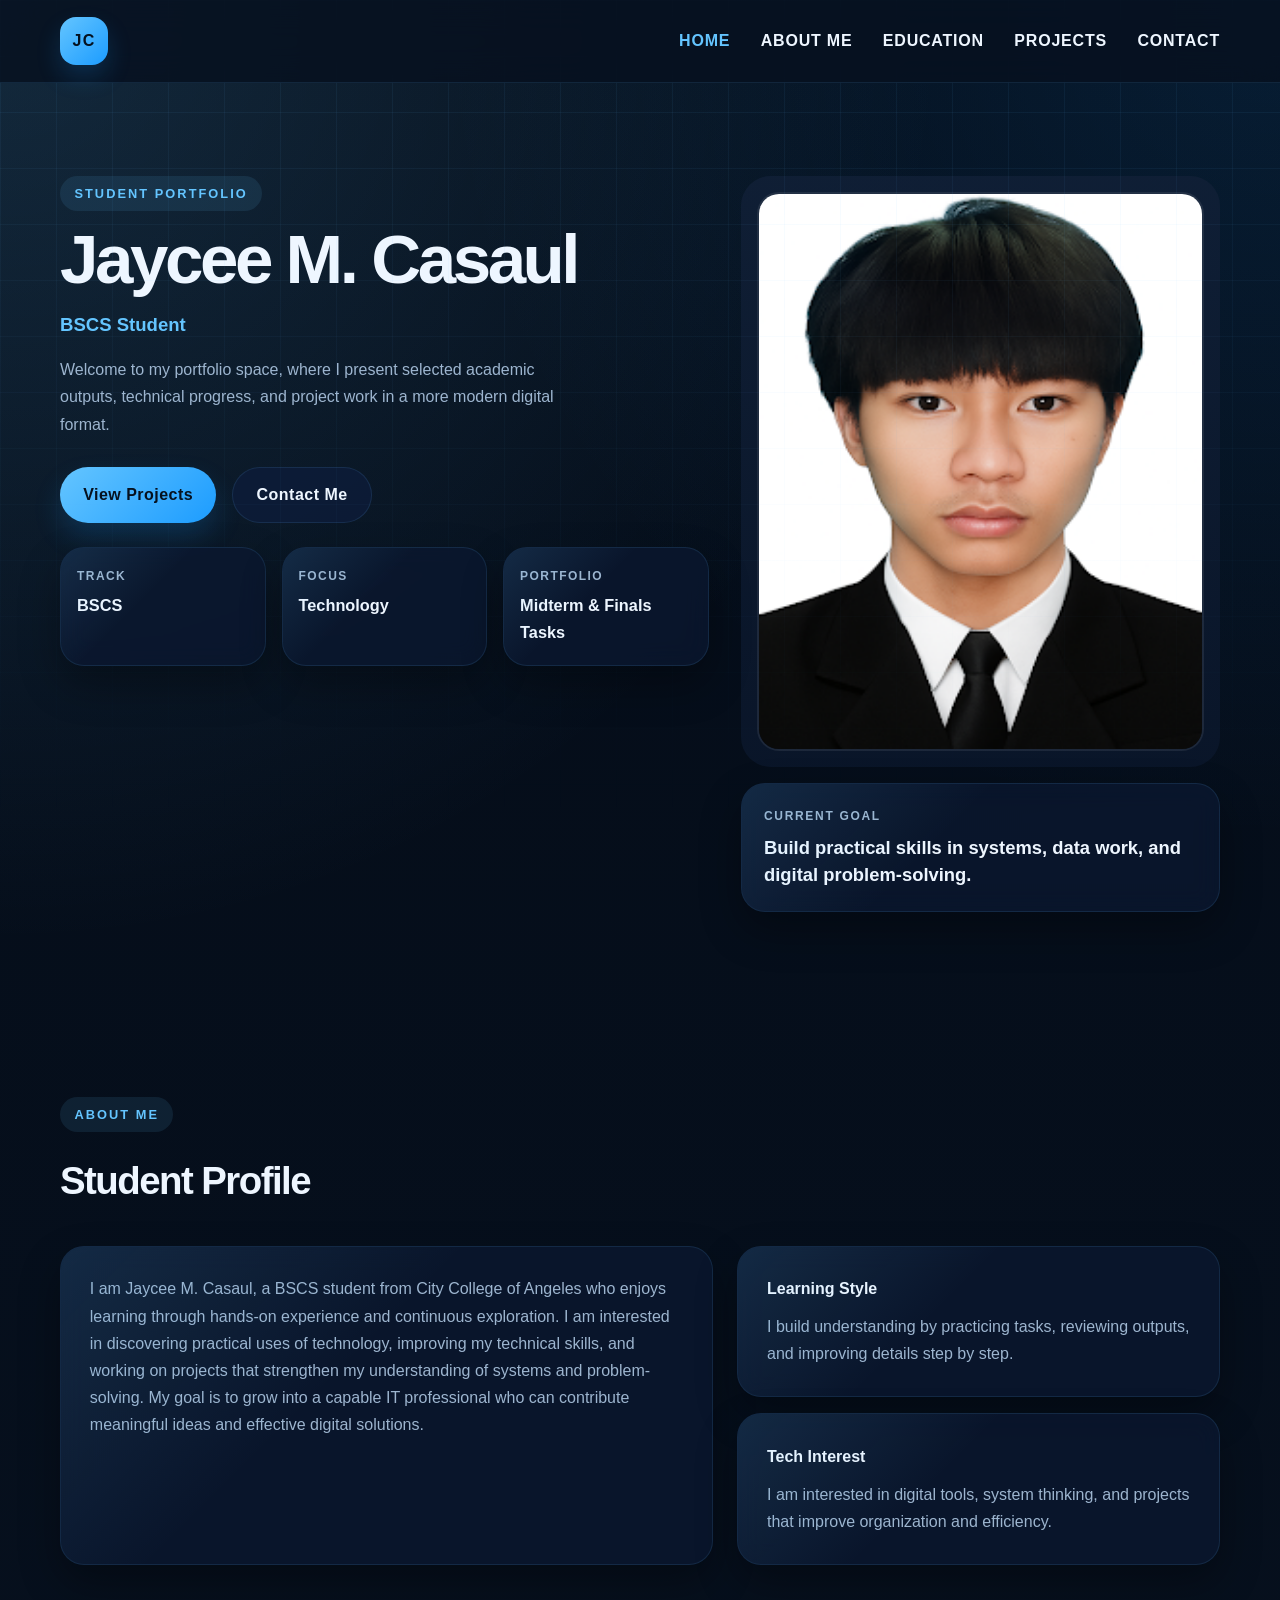
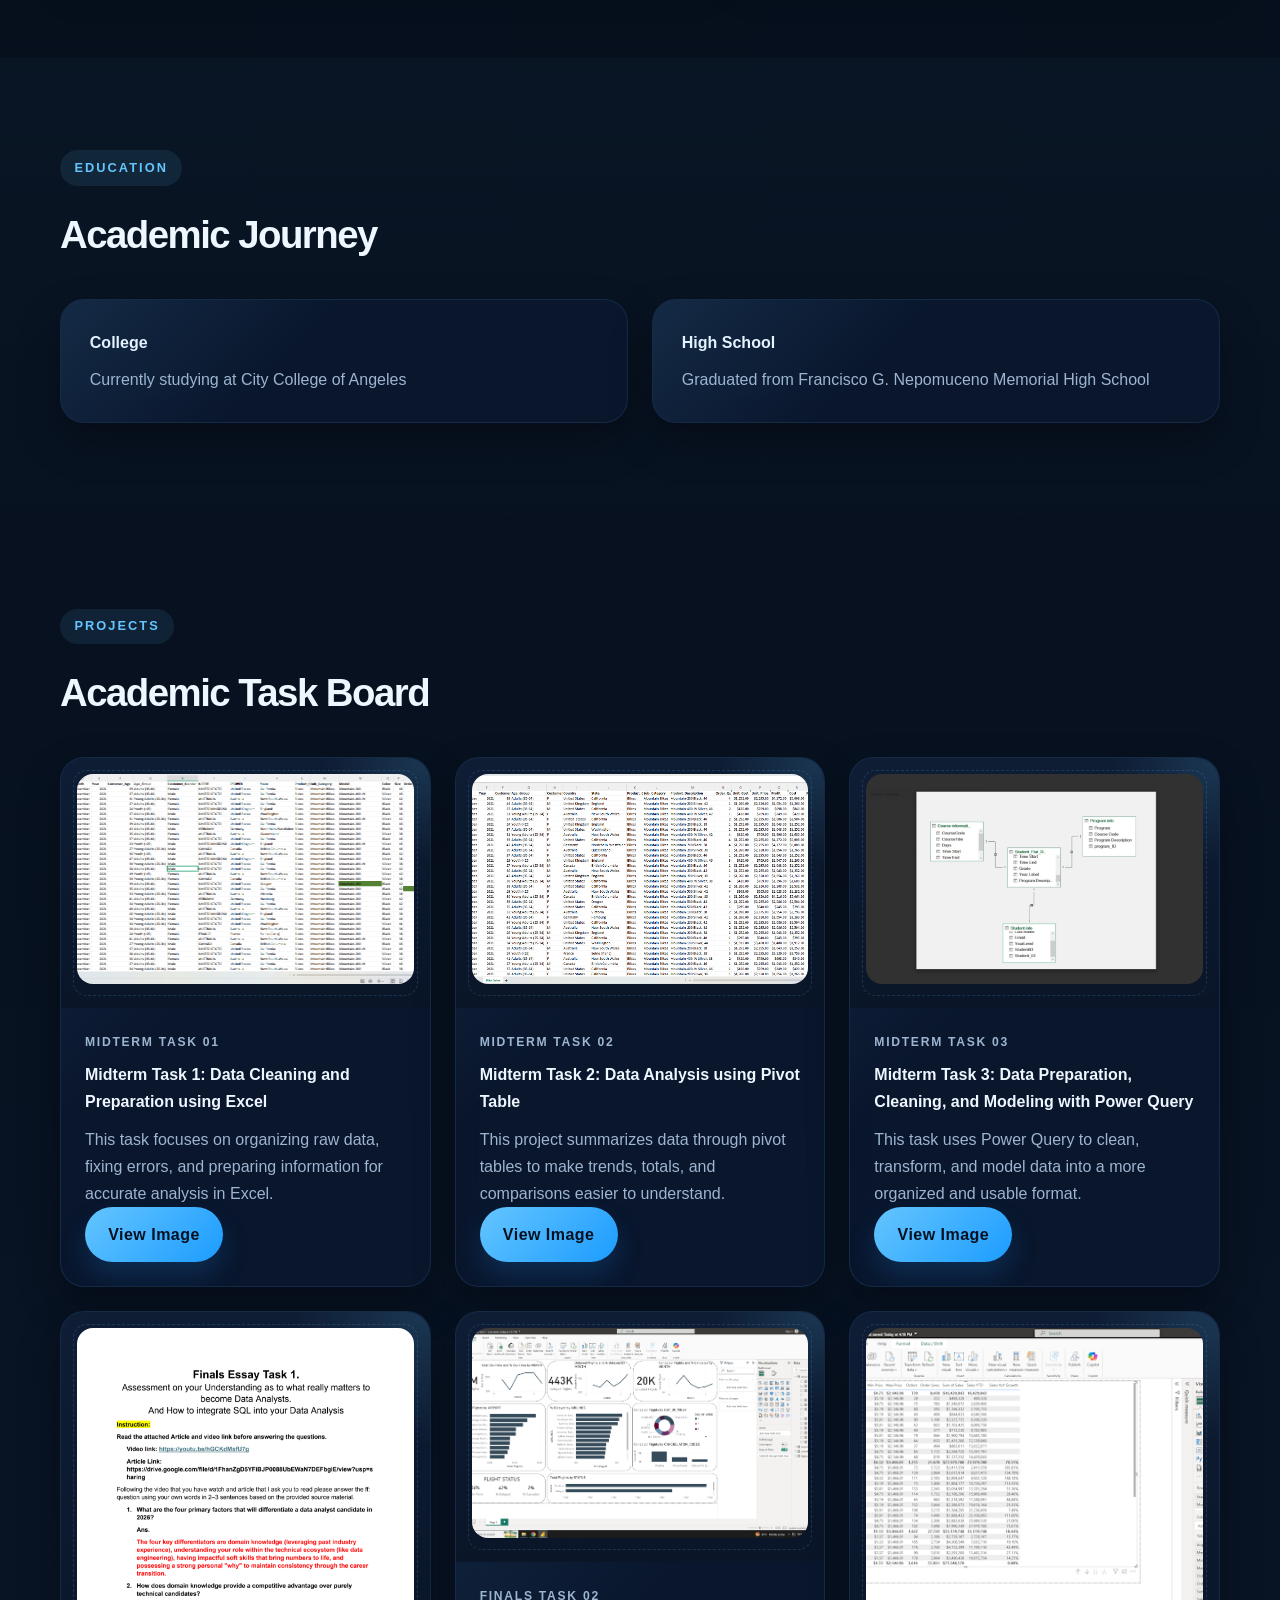
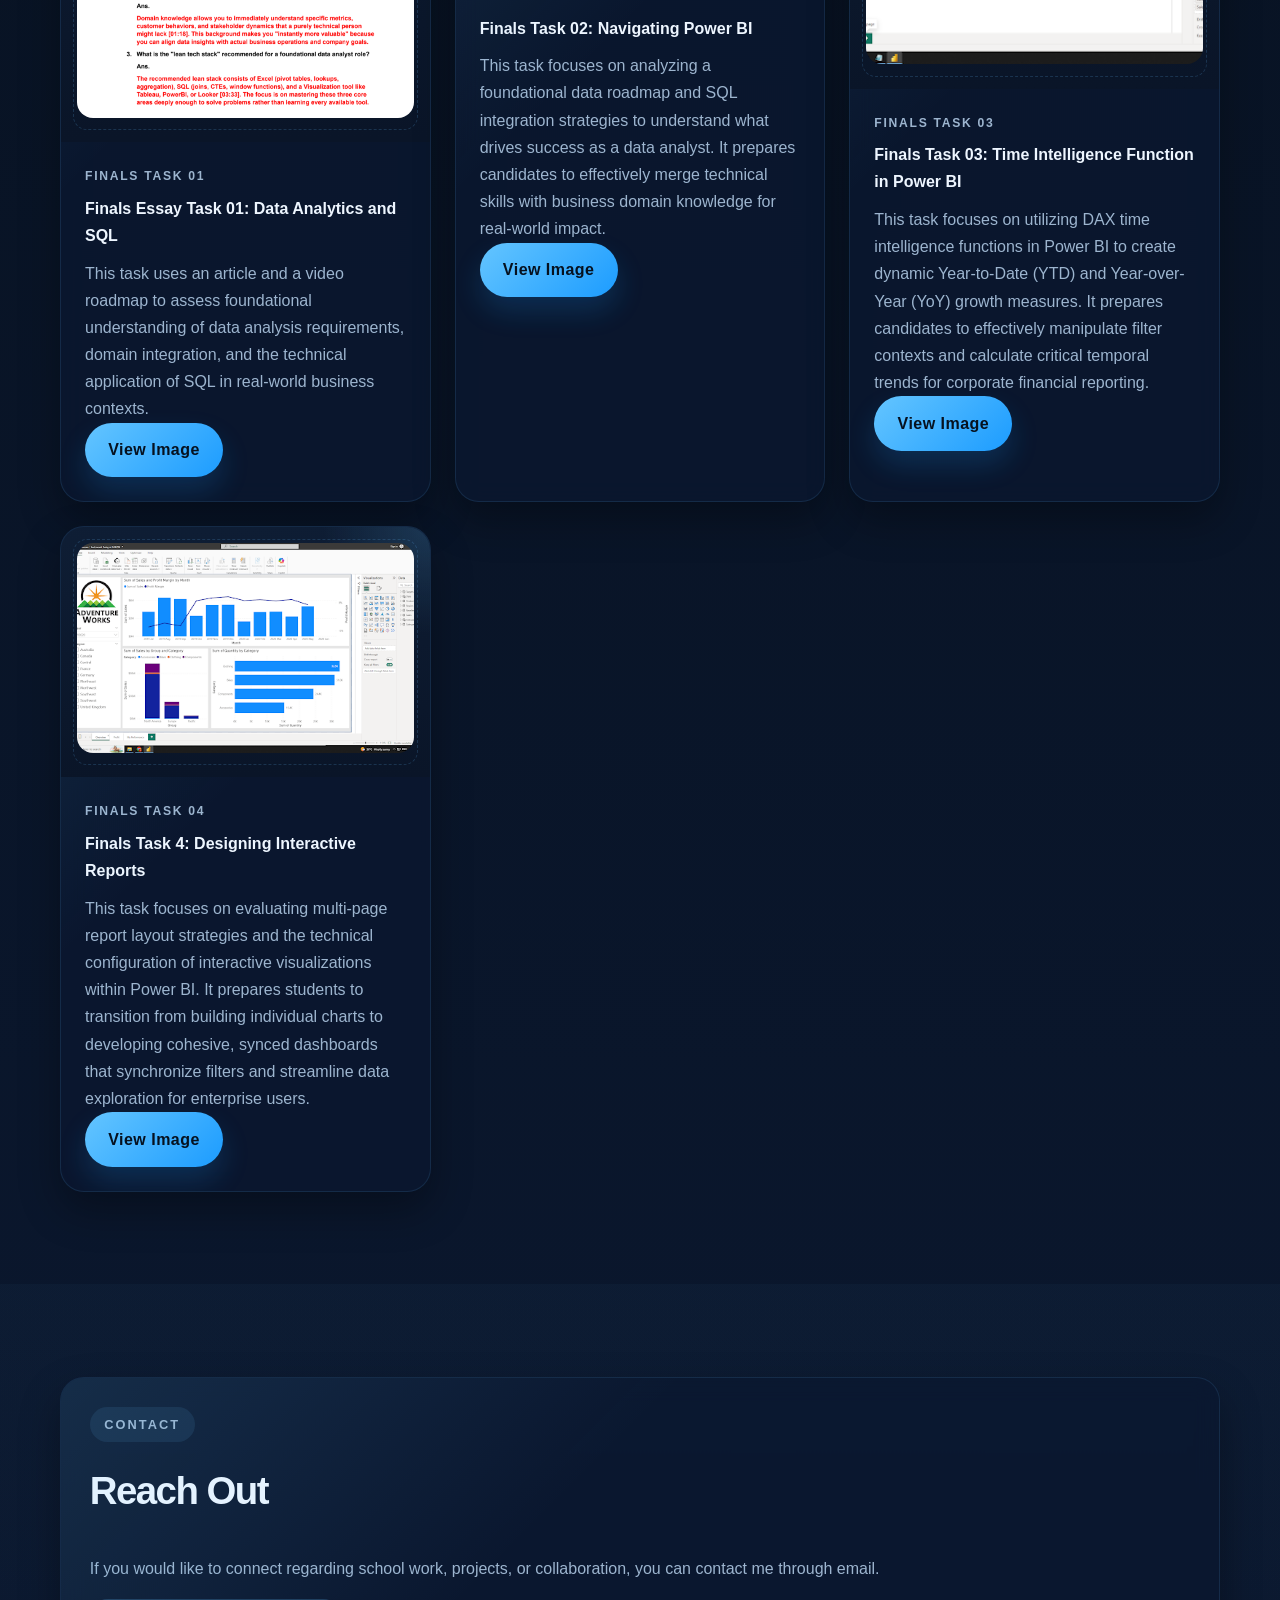
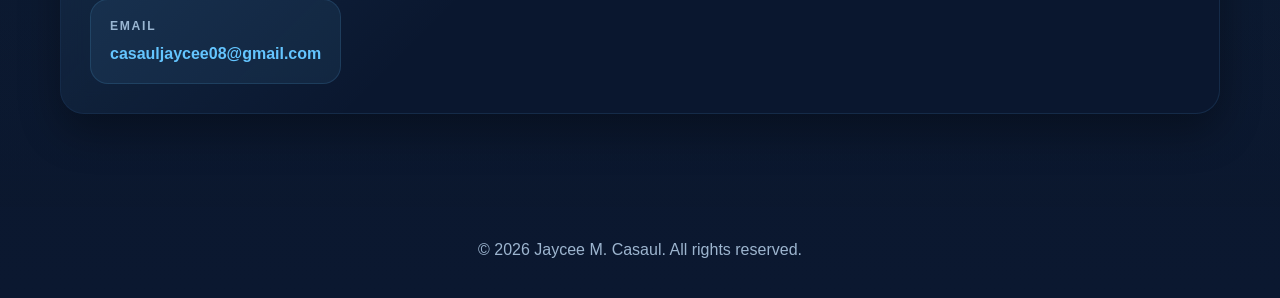
==== index.html @ b500c3c5 "Add files via upload" ====
<!DOCTYPE html>
<html lang="en">
<head>
  <meta charset="UTF-8">
  <meta name="viewport" content="width=device-width, initial-scale=1.0">
  <title>Jaycee M. Casaul | Student Portfolio</title>
  <link rel="stylesheet" href="style.css">
</head>
<body>
  <header class="site-header">
    <nav class="navbar container">
      <a href="#home" class="brand-mark">JC</a>
      <button class="nav-toggle" id="navToggle" aria-label="Toggle navigation menu" aria-expanded="false">
        <span></span>
        <span></span>
        <span></span>
      </button>

      <ul class="nav-links" id="navMenu">
        <li><a href="#home">Home</a></li>
        <li><a href="#about">About Me</a></li>
        <li><a href="#education">Education</a></li>
        <li><a href="#projects">Projects</a></li>
        <li><a href="#contact">Contact</a></li>
      </ul>
    </nav>
  </header>

  <main>
    <section id="home" class="hero">
      <div class="container hero-content">
        <div class="hero-text">
          <p class="hero-label">Student Portfolio</p>
          <h1>Jaycee M. Casaul</h1>
          <p class="subtitle">BSCS Student</p>
          <p class="welcome-message">
            Welcome to my portfolio space, where I present selected academic outputs, technical progress, and project work in a more modern digital format.
          </p>
          <div class="hero-actions">
            <a href="#projects" class="btn btn-primary">View Projects</a>
            <a href="#contact" class="btn btn-secondary">Contact Me</a>
          </div>
          <div class="hero-metrics">
            <article class="metric-card">
              <span class="metric-label">Track</span>
              <strong>BSCS</strong>
            </article>
            <article class="metric-card">
              <span class="metric-label">Focus</span>
              <strong>Technology</strong>
            </article>
            <article class="metric-card">
              <span class="metric-label">Portfolio</span>
              <strong>Midterm & Finals Tasks</strong>
            </article>
          </div>
        </div>

        <div class="hero-side">
          <div class="hero-photo-card">
            <img
              src="images/image.png"
              alt="Portrait of Jaycee M. Casaul"
              class="hero-photo"
            >
          </div>
          <div class="signal-card">
            <p class="signal-label">Current Goal</p>
            <h2>Build practical skills in systems, data work, and digital problem-solving.</h2>
          </div>
        </div>
      </div>
    </section>

    <section id="about" class="section">
      <div class="container">
        <div class="section-heading">
          <p class="section-tag">About Me</p>
          <h2>Student Profile</h2>
        </div>
        <div class="about-layout">
          <div class="content-panel">
            <p>
            I am Jaycee M. Casaul, a BSCS student from City College of Angeles who enjoys learning through hands-on experience and continuous exploration. I am interested in discovering practical uses of technology, improving my technical skills, and working on projects that strengthen my understanding of systems and problem-solving. My goal is to grow into a capable IT professional who can contribute meaningful ideas and effective digital solutions.
            </p>
          </div>
          <div class="focus-grid">
            <article class="focus-card">
              <h3>Learning Style</h3>
              <p>I build understanding by practicing tasks, reviewing outputs, and improving details step by step.</p>
            </article>
            <article class="focus-card">
              <h3>Tech Interest</h3>
              <p>I am interested in digital tools, system thinking, and projects that improve organization and efficiency.</p>
            </article>
          </div>
        </div>
      </div>
    </section>

    <section id="education" class="section section-alt">
      <div class="container">
        <div class="section-heading">
          <p class="section-tag">Education</p>
          <h2>Academic Journey</h2>
        </div>
        <div class="timeline">
          <article class="timeline-card">
            <h3>College</h3>
            <p>Currently studying at City College of Angeles</p>
          </article>

          <article class="timeline-card">
            <h3>High School</h3>
            <p>Graduated from Francisco G. Nepomuceno Memorial High School</p>
          </article>
        </div>
      </div>
    </section>

    <section id="projects" class="section">
      <div class="container">
        <div class="section-heading">
          <p class="section-tag">Projects</p>
          <h2>Academic Task Board</h2>
        </div>
        <div class="projects-grid">
          <article class="project-card">
            <div class="project-image">
              <img src="images/MidtermTask1.png" alt="Midterm Task 1 Screenshot" class="project-real-image">
            </div>
            <div class="project-content">
              <p class="project-kicker">Midterm Task 01</p>
              <h4>Midterm Task 1: Data Cleaning and Preparation using Excel</h4>
              <p>This task focuses on organizing raw data, fixing errors, and preparing information for accurate analysis in Excel.</p>
              <a class="btn btn-card" href="task1.html">View Image</a>
            </div>
          </article>

          <article class="project-card">
            <div class="project-image">
              <img src="images/MidtermTask2.png" alt="Midterm Task 2 Screenshot" class="project-real-image">
            </div>
            <div class="project-content">
              <p class="project-kicker">Midterm Task 02</p>
              <h4>Midterm Task 2: Data Analysis using Pivot Table</h4>
              <p>This project summarizes data through pivot tables to make trends, totals, and comparisons easier to understand.</p>
              <a class="btn btn-card" href="task2.html">View Image</a>
            </div>
          </article>

          <article class="project-card">
            <div class="project-image">
              <img src="images/MidtermTask3.png" alt="Midterm Task 3 Screenshot" class="project-real-image">
            </div>
            <div class="project-content">
              <p class="project-kicker">Midterm Task 03</p>
              <h4>Midterm Task 3: Data Preparation, Cleaning, and Modeling with Power Query</h4>
              <p>This task uses Power Query to clean, transform, and model data into a more organized and usable format.</p>
              <a class="btn btn-card" href="task3.html">View Image</a>
            </div>
          </article>

           <article class="project-card">
            <div class="project-image">
              <img src="images/FTASK01.png" alt="Finals Task 1 Screenshot" class="project-real-image">
            </div>
            <div class="project-content">
              <p class="project-kicker">Finals Task 01</p>
              <h4>Finals Essay Task 01: Data Analytics and SQL </h4>
              <p>This task uses an article and a video roadmap to assess foundational understanding of data analysis requirements, domain integration,
                 and the technical application of SQL in real-world business contexts.</p>
              <a class="btn btn-card" href="FTask1.html">View Image</a>
            </div>
          </article>

          <article class="project-card">
            <div class="project-image">
              <img src="images/FTASK02.png" alt="Finals Task 2 Screenshot" class="project-real-image">
            </div>
            <div class="project-content">
              <p class="project-kicker">Finals Task 02</p>
              <h4>Finals Task 02: Navigating Power BI </h4>
              <p>This task focuses on analyzing a foundational data roadmap and SQL integration strategies to understand what drives success as a data analyst. 
                It prepares candidates to effectively merge technical skills with business domain knowledge for real-world impact.</p>
              <a class="btn btn-card" href="FTask2.html">View Image</a>
            </div>
          </article>

          <article class="project-card">
            <div class="project-image">
              <img src="images/FTASK03.png" alt="Finals Task 3 Screenshot" class="project-real-image">
            </div>
            <div class="project-content">
              <p class="project-kicker">Finals Task 03</p>
              <h4>Finals Task 03: Time Intelligence Function in Power BI </h4>
              <p>This task focuses on utilizing DAX time intelligence functions in Power BI to create dynamic Year-to-Date (YTD) and Year-over-Year (YoY) growth measures.
                 It prepares candidates to effectively manipulate filter contexts and calculate critical temporal trends for corporate financial reporting.</p>
              <a class="btn btn-card" href="FTask3.html">View Image</a>
            </div>
          </article>

          <article class="project-card">
            <div class="project-image">
              <img src="images/FTASK04.png" alt="Finals Task 4 Screenshot" class="project-real-image">
            </div>
            <div class="project-content">
              <p class="project-kicker">Finals Task 04</p>
              <h4>Finals Task 4: Designing Interactive Reports </h4>
              <p>This task focuses on evaluating multi-page report layout strategies and the technical configuration of interactive visualizations within Power BI.
                 It prepares students to transition from building individual charts to developing cohesive,
                  synced dashboards that synchronize filters and streamline data exploration for enterprise users.</p>
              <a class="btn btn-card" href="FTask4.html">View Image</a>
            </div>
          </article>
          
        </div>
      </div>
    </section>

    <section id="contact" class="section section-alt">
      <div class="container contact-layout">
        <div class="contact-copy">
          <div class="section-heading">
            <p class="section-tag">Contact</p>
            <h2>Reach Out</h2>
          </div>
          <p>If you would like to connect regarding school work, projects, or collaboration, you can contact me through email.</p>
          <div class="contact-pill">
            <span>Email</span>
            <strong>casauljaycee08@gmail.com</strong>
          </div>
        </div>
      </div>
    </section>
  </main>

  <footer class="site-footer">
    <div class="container">
      <p>&copy; <span id="year"></span> Jaycee M. Casaul. All rights reserved.</p>
    </div>
  </footer>

  <script src="script.js"></script>
</body>
</html>
---- style.css ----
:root {
  --bg-main: #07111f;
  --bg-alt: #0b1830;
  --panel: rgba(11, 24, 48, 0.78);
  --panel-strong: rgba(13, 28, 56, 0.92);
  --line: rgba(99, 188, 255, 0.1);
  --line-strong: rgba(99, 188, 255, 0.22);
  --text-main: #eef6ff;
  --text-soft: #9db5cf;
  --accent: #64c5ff;
  --accent-deep: #1c9cff;
  --accent-soft: #0f2849;
  --glow: 0 18px 42px rgba(0, 0, 0, 0.32);
  --radius-xl: 30px;
  --radius-lg: 24px;
  --radius-md: 18px;
  --radius-sm: 12px;
  --container: 1160px;
}

* {
  box-sizing: border-box;
  margin: 0;
  padding: 0;
}

html {
  scroll-behavior: smooth;
}

body {
  font-family: "Segoe UI", Tahoma, Geneva, Verdana, sans-serif;
  color: var(--text-main);
  line-height: 1.7;
  background:
    radial-gradient(circle at top left, rgba(100, 197, 255, 0.16), transparent 18%),
    radial-gradient(circle at top right, rgba(28, 156, 255, 0.12), transparent 16%),
    linear-gradient(180deg, #040c18 0%, var(--bg-main) 44%, var(--bg-alt) 100%);
}

body::before {
  content: "";
  position: fixed;
  inset: 0;
  pointer-events: none;
  background-image:
    linear-gradient(var(--line) 1px, transparent 1px),
    linear-gradient(90deg, var(--line) 1px, transparent 1px);
  background-size: 56px 56px;
  mask-image: linear-gradient(180deg, rgba(0, 0, 0, 0.7), transparent 92%);
}

a {
  color: inherit;
  text-decoration: none;
}

button {
  font: inherit;
}

.container {
  width: min(100% - 2rem, var(--container));
  margin: 0 auto;
}

.site-header {
  position: sticky;
  top: 0;
  z-index: 1000;
  background: rgba(7, 17, 31, 0.82);
  backdrop-filter: blur(18px);
  border-bottom: 1px solid rgba(99, 188, 255, 0.12);
}

.navbar {
  min-height: 82px;
  display: flex;
  align-items: center;
  justify-content: space-between;
  gap: 1rem;
}

.brand-mark {
  width: 48px;
  height: 48px;
  display: grid;
  place-items: center;
  border-radius: 16px;
  background: linear-gradient(135deg, var(--accent), var(--accent-deep));
  color: #04111f;
  font-weight: 900;
  letter-spacing: 0.08em;
  box-shadow: 0 12px 24px rgba(28, 156, 255, 0.18);
}

.nav-links {
  display: flex;
  align-items: center;
  gap: 1.9rem;
  list-style: none;
}

.nav-links a {
  color: var(--text-main);
  font-size: 1rem;
  font-weight: 800;
  letter-spacing: 0.05em;
  text-transform: uppercase;
  transition: color 0.25s ease, transform 0.25s ease;
}

.nav-links a:hover,
.nav-links a.active {
  color: var(--accent);
  transform: translateY(-1px);
}

.nav-toggle {
  display: none;
  width: 48px;
  height: 48px;
  border: 1px solid rgba(99, 188, 255, 0.16);
  border-radius: 14px;
  background: rgba(12, 24, 43, 0.9);
  cursor: pointer;
}

.nav-toggle span {
  display: block;
  width: 22px;
  height: 2px;
  margin: 5px auto;
  background: var(--text-main);
}

.hero,
.section {
  padding: 5.8rem 0;
}

.hero-content {
  display: grid;
  grid-template-columns: 1.15fr 0.85fr;
  gap: 2rem;
  align-items: start;
}

.hero-label,
.section-tag {
  display: inline-block;
  margin-bottom: 1rem;
  padding: 0.42rem 0.9rem;
  border-radius: 999px;
  background: rgba(100, 197, 255, 0.1);
  color: var(--accent);
  font-size: 0.8rem;
  font-weight: 900;
  letter-spacing: 0.16em;
  text-transform: uppercase;
}

.hero h1 {
  font-size: clamp(3rem, 5.4vw, 5.1rem);
  line-height: 0.95;
  margin-bottom: 1rem;
  letter-spacing: -0.05em;
}

.subtitle {
  margin-bottom: 1rem;
  font-size: 1.16rem;
  font-weight: 700;
  color: var(--accent);
}

.welcome-message {
  max-width: 60ch;
  margin-bottom: 1.8rem;
  color: var(--text-soft);
}

.hero-actions {
  display: flex;
  flex-wrap: wrap;
  gap: 1rem;
  margin-bottom: 1.5rem;
}

.hero-metrics {
  display: grid;
  grid-template-columns: repeat(3, minmax(0, 1fr));
  gap: 1rem;
}

.metric-card,
.signal-card,
.content-panel,
.focus-card,
.timeline-card,
.project-card,
.contact-copy,
.task-shell,
.task-image-frame {
  background: var(--panel);
  border: 1px solid rgba(99, 188, 255, 0.12);
  border-radius: var(--radius-lg);
  box-shadow: var(--glow);
  backdrop-filter: blur(12px);
  position: relative;
  overflow: hidden;
}

.metric-card::before,
.signal-card::before,
.content-panel::before,
.focus-card::before,
.timeline-card::before,
.project-card::before,
.contact-copy::before,
.task-shell::before,
.task-image-frame::before {
  content: "";
  position: absolute;
  inset: 0;
  pointer-events: none;
  background: linear-gradient(135deg, rgba(100, 197, 255, 0.12), transparent 42%);
}

.metric-card {
  padding: 1.1rem 1rem;
}

.metric-label {
  display: block;
  margin-bottom: 0.35rem;
  color: var(--text-soft);
  font-size: 0.75rem;
  font-weight: 800;
  letter-spacing: 0.12em;
  text-transform: uppercase;
}

.metric-card strong {
  font-size: 1.02rem;
}

.hero-side {
  display: grid;
  gap: 1rem;
}

.hero-photo-card {
  padding: 1rem;
  border-radius: var(--radius-xl);
  background: linear-gradient(180deg, rgba(16, 31, 54, 0.9), rgba(10, 22, 42, 0.92));
}

.hero-photo {
  display: block;
  width: 100%;
  aspect-ratio: 4 / 5;
  object-fit: cover;
  border-radius: 22px;
  border: 2px solid rgba(255, 255, 255, 0.08);
}

.signal-card {
  padding: 1.4rem;
}

.signal-label {
  margin-bottom: 0.5rem;
  color: var(--text-soft);
  font-size: 0.75rem;
  font-weight: 900;
  letter-spacing: 0.14em;
  text-transform: uppercase;
}

.signal-card h2 {
  font-size: 1.15rem;
  line-height: 1.45;
}

.section-heading {
  margin-bottom: 2rem;
}

.section-heading h2 {
  font-size: clamp(2rem, 3vw, 3.2rem);
  letter-spacing: -0.04em;
}

.about-layout {
  display: grid;
  grid-template-columns: 1.15fr 0.85fr;
  gap: 1.5rem;
}

.content-panel,
.focus-card,
.timeline-card,
.contact-copy {
  padding: 1.8rem;
}

.content-panel p,
.focus-card p,
.timeline-card p,
.project-content p,
.contact-copy p,
.task-shell p,
.task-image-frame figcaption {
  color: var(--text-soft);
}

.focus-grid {
  display: grid;
  gap: 1rem;
}

.focus-card h3,
.timeline-card h3,
.contact-copy h2,
.project-content h4,
.task-title {
  margin-bottom: 0.65rem;
}

.focus-card h3,
.timeline-card h3 {
  font-size: 1rem;
}

.section-alt {
  background: linear-gradient(180deg, rgba(100, 197, 255, 0.03), rgba(10, 22, 42, 0.2));
}

.timeline {
  display: grid;
  grid-template-columns: repeat(2, minmax(0, 1fr));
  gap: 1.5rem;
}

.projects-grid {
  display: grid;
  grid-template-columns: repeat(3, minmax(0, 1fr));
  gap: 1.5rem;
}

.project-card {
  transition: transform 0.28s ease, box-shadow 0.28s ease, border-color 0.28s ease;
}

.project-card:hover,
.content-panel:hover,
.focus-card:hover,
.timeline-card:hover,
.contact-copy:hover,
.task-image-frame:hover {
  transform: translateY(-8px);
  border-color: var(--line-strong);
  box-shadow: 0 22px 48px rgba(0, 0, 0, 0.3);
}

.project-image {
  min-height: 210px;
  padding: 1rem;
  background:
    radial-gradient(circle at top right, rgba(100, 197, 255, 0.16), transparent 24%),
    linear-gradient(180deg, rgba(14, 29, 52, 0.95), rgba(10, 21, 40, 0.98));
  position: relative;
}

.project-image::before {
  content: "";
  position: absolute;
  inset: 12px;
  border: 1px dashed rgba(99, 188, 255, 0.18);
  border-radius: 14px;
  pointer-events: none;
}

.project-real-image {
  width: 100%;
  height: 100%;
  min-height: 210px;
  object-fit: cover;
  border-radius: 16px;
  position: relative;
  z-index: 1;
}

.project-content {
  padding: 1.5rem;
}

.project-kicker {
  margin-bottom: 0.5rem;
  color: var(--accent);
  font-size: 0.76rem;
  font-weight: 900;
  letter-spacing: 0.14em;
  text-transform: uppercase;
}

.contact-layout {
  display: grid;
  grid-template-columns: 1fr;
}

.contact-pill {
  display: inline-flex;
  flex-direction: column;
  gap: 0.25rem;
  margin-top: 1rem;
  padding: 1rem 1.2rem;
  border-radius: 18px;
  background: rgba(100, 197, 255, 0.08);
  border: 1px solid rgba(99, 188, 255, 0.14);
}

.contact-pill span {
  color: var(--text-soft);
  font-size: 0.76rem;
  font-weight: 900;
  letter-spacing: 0.14em;
  text-transform: uppercase;
}

.contact-pill strong {
  color: var(--accent);
}

.btn {
  display: inline-flex;
  align-items: center;
  justify-content: center;
  min-height: 48px;
  padding: 0.85rem 1.45rem;
  border: none;
  border-radius: 999px;
  font-weight: 800;
  letter-spacing: 0.03em;
  cursor: pointer;
  transition: transform 0.25s ease, box-shadow 0.25s ease, filter 0.25s ease;
}

.btn:hover {
  transform: translateY(-2px);
}

.btn-primary,
.btn-card {
  background: linear-gradient(135deg, var(--accent), var(--accent-deep));
  color: #06111f;
  box-shadow: 0 14px 28px rgba(28, 156, 255, 0.18);
}

.btn-primary:hover,
.btn-card:hover {
  box-shadow: 0 18px 30px rgba(28, 156, 255, 0.24);
}

.btn-secondary {
  background: rgba(13, 28, 56, 0.88);
  color: var(--text-main);
  border: 1px solid rgba(99, 188, 255, 0.12);
}

.task-page {
  min-height: 100vh;
}

.task-main {
  padding: 4.5rem 0 5.5rem;
}

.task-shell {
  padding: 2rem;
  background: var(--panel-strong);
}

.task-topbar {
  display: flex;
  justify-content: space-between;
  align-items: center;
  gap: 1rem;
  margin-bottom: 1.5rem;
}

.task-title {
  font-size: clamp(2rem, 4vw, 3.3rem);
  line-height: 1.05;
  letter-spacing: -0.04em;
}

.task-subtitle {
  color: var(--accent);
  font-size: 0.82rem;
  font-weight: 900;
  letter-spacing: 0.14em;
  text-transform: uppercase;
}

.task-description {
  margin: 1.5rem 0 2rem;
}

.task-actions {
  margin-bottom: 1.4rem;
}

.task-description h2,
.task-gallery h2 {
  margin-bottom: 0.9rem;
  color: var(--accent);
}

.task-gallery-grid {
  display: grid;
  gap: 1.5rem;
  justify-items: center;
}

.task-image-frame {
  width: min(100%, 920px);
  padding: 0.85rem;
}

.task-image-frame img {
  display: block;
  width: 100%;
  max-height: 72vh;
  height: auto;
  object-fit: contain;
  border-radius: 16px;
  background: linear-gradient(180deg, rgba(15, 30, 52, 0.96), rgba(9, 18, 34, 0.98));
  border: 1px solid rgba(99, 188, 255, 0.08);
}

.task-image-frame figcaption {
  margin-top: 0.7rem;
  text-align: center;
  font-weight: 700;
}

.task-placeholder {
  min-height: 320px;
  display: grid;
  place-items: center;
  padding: 2rem;
  border-radius: var(--radius-md);
  background: linear-gradient(180deg, rgba(14, 29, 52, 0.95), rgba(10, 21, 40, 0.98));
  border: 1px solid rgba(99, 188, 255, 0.14);
  color: var(--accent);
  text-align: center;
  font-weight: 700;
}

.site-footer {
  padding: 1.8rem 0 2.2rem;
  text-align: center;
  color: var(--text-soft);
}

@media (max-width: 980px) {
  .hero-content,
  .about-layout,
  .projects-grid,
  .timeline {
    grid-template-columns: repeat(2, minmax(0, 1fr));
  }

  .hero-metrics {
    grid-template-columns: 1fr;
  }
}

@media (max-width: 768px) {
  .nav-toggle {
    display: inline-block;
  }

  .navbar {
    position: relative;
  }

  .nav-links {
    position: absolute;
    top: calc(100% + 0.75rem);
    left: 0;
    right: 0;
    display: grid;
    gap: 0.35rem;
    padding: 1rem;
    background: rgba(9, 18, 34, 0.97);
    border: 1px solid rgba(99, 188, 255, 0.14);
    border-radius: var(--radius-md);
    opacity: 0;
    pointer-events: none;
    transform: translateY(-8px);
    transition: opacity 0.25s ease, transform 0.25s ease;
    box-shadow: var(--glow);
  }

  .nav-links.open {
    opacity: 1;
    pointer-events: auto;
    transform: translateY(0);
  }

  .hero,
  .section {
    padding: 4rem 0;
  }

  .hero-content,
  .about-layout,
  .timeline,
  .projects-grid,
  .contact-layout {
    grid-template-columns: 1fr;
  }

  .task-topbar {
    flex-direction: column;
    align-items: flex-start;
  }
}

@media (max-width: 540px) {
  .container {
    width: min(100% - 1.25rem, var(--container));
  }

  .hero-photo-card,
  .content-panel,
  .focus-card,
  .timeline-card,
  .project-content,
  .contact-copy,
  .task-shell {
    padding: 1.35rem;
  }

  .brand-mark {
    display: none;
  }

  .hero-metrics {
    gap: 0.8rem;
  }

  .project-image,
  .project-real-image {
    min-height: 180px;
  }
}
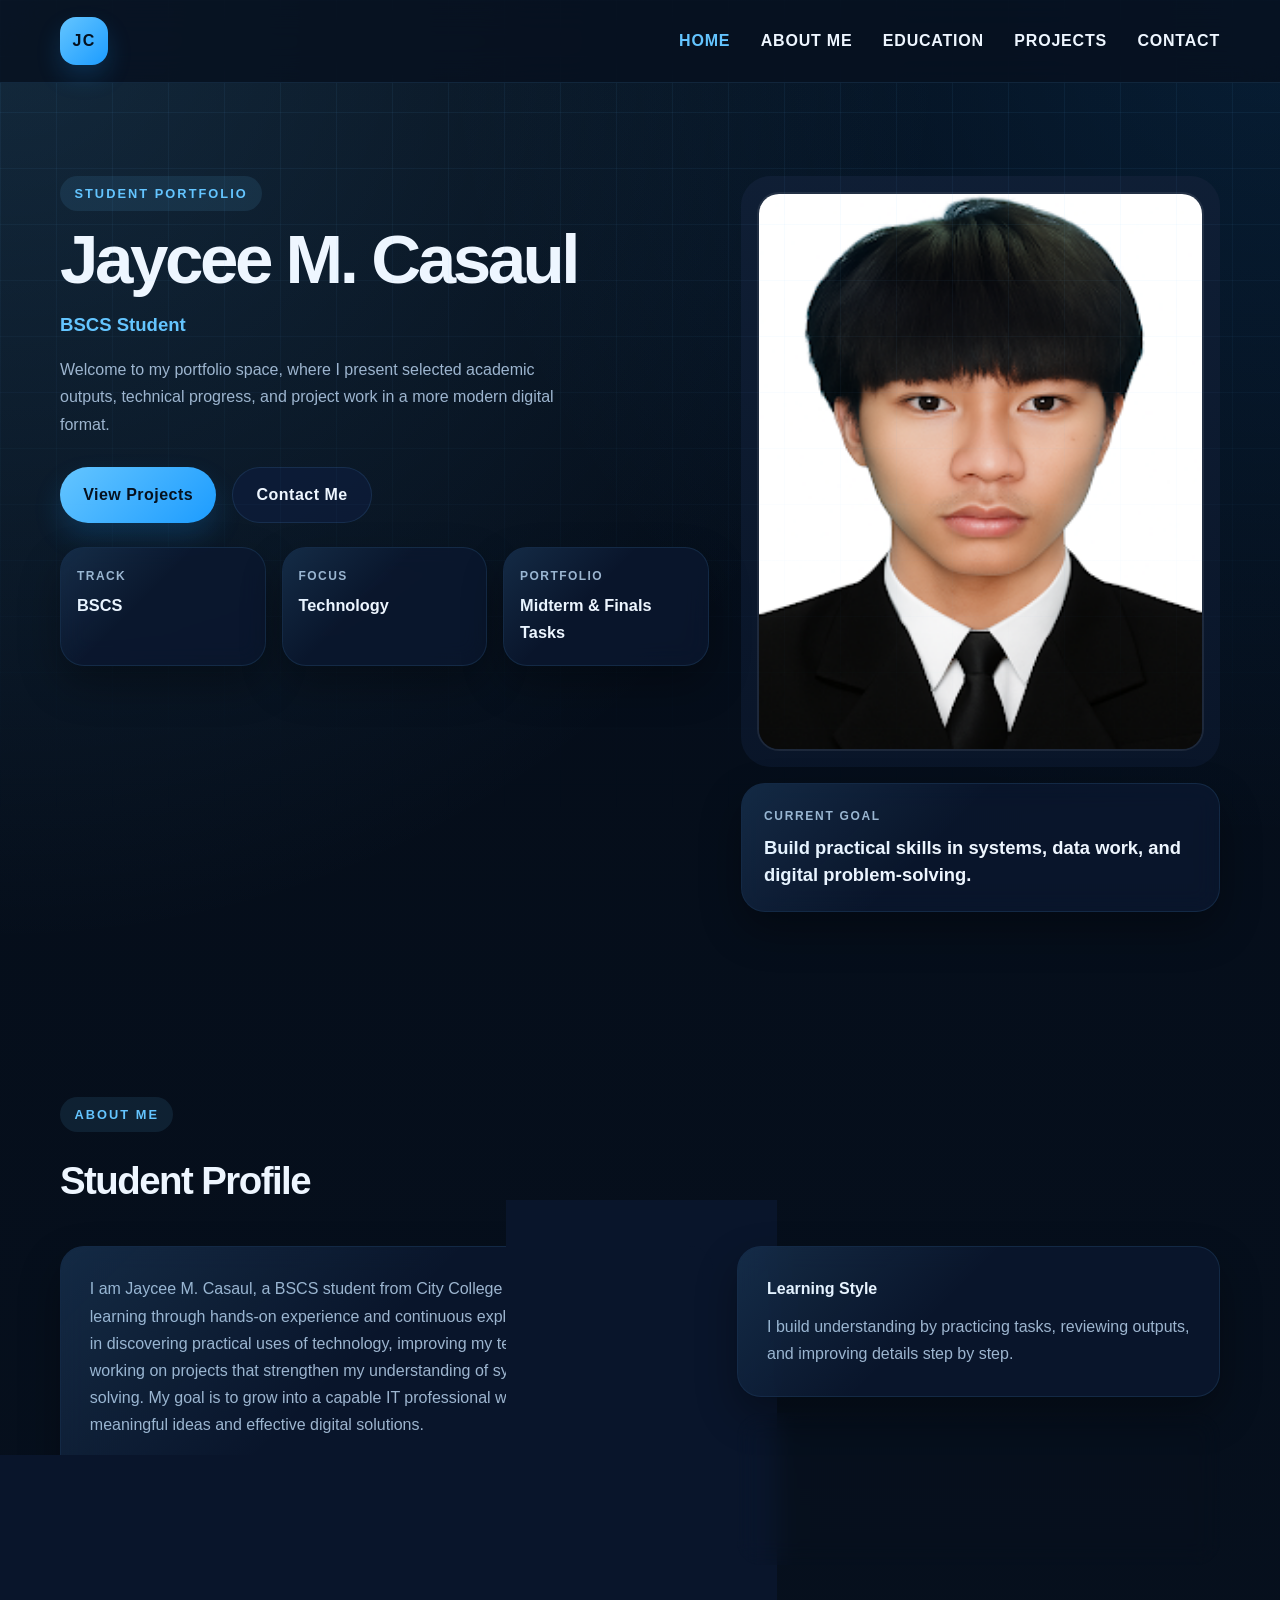
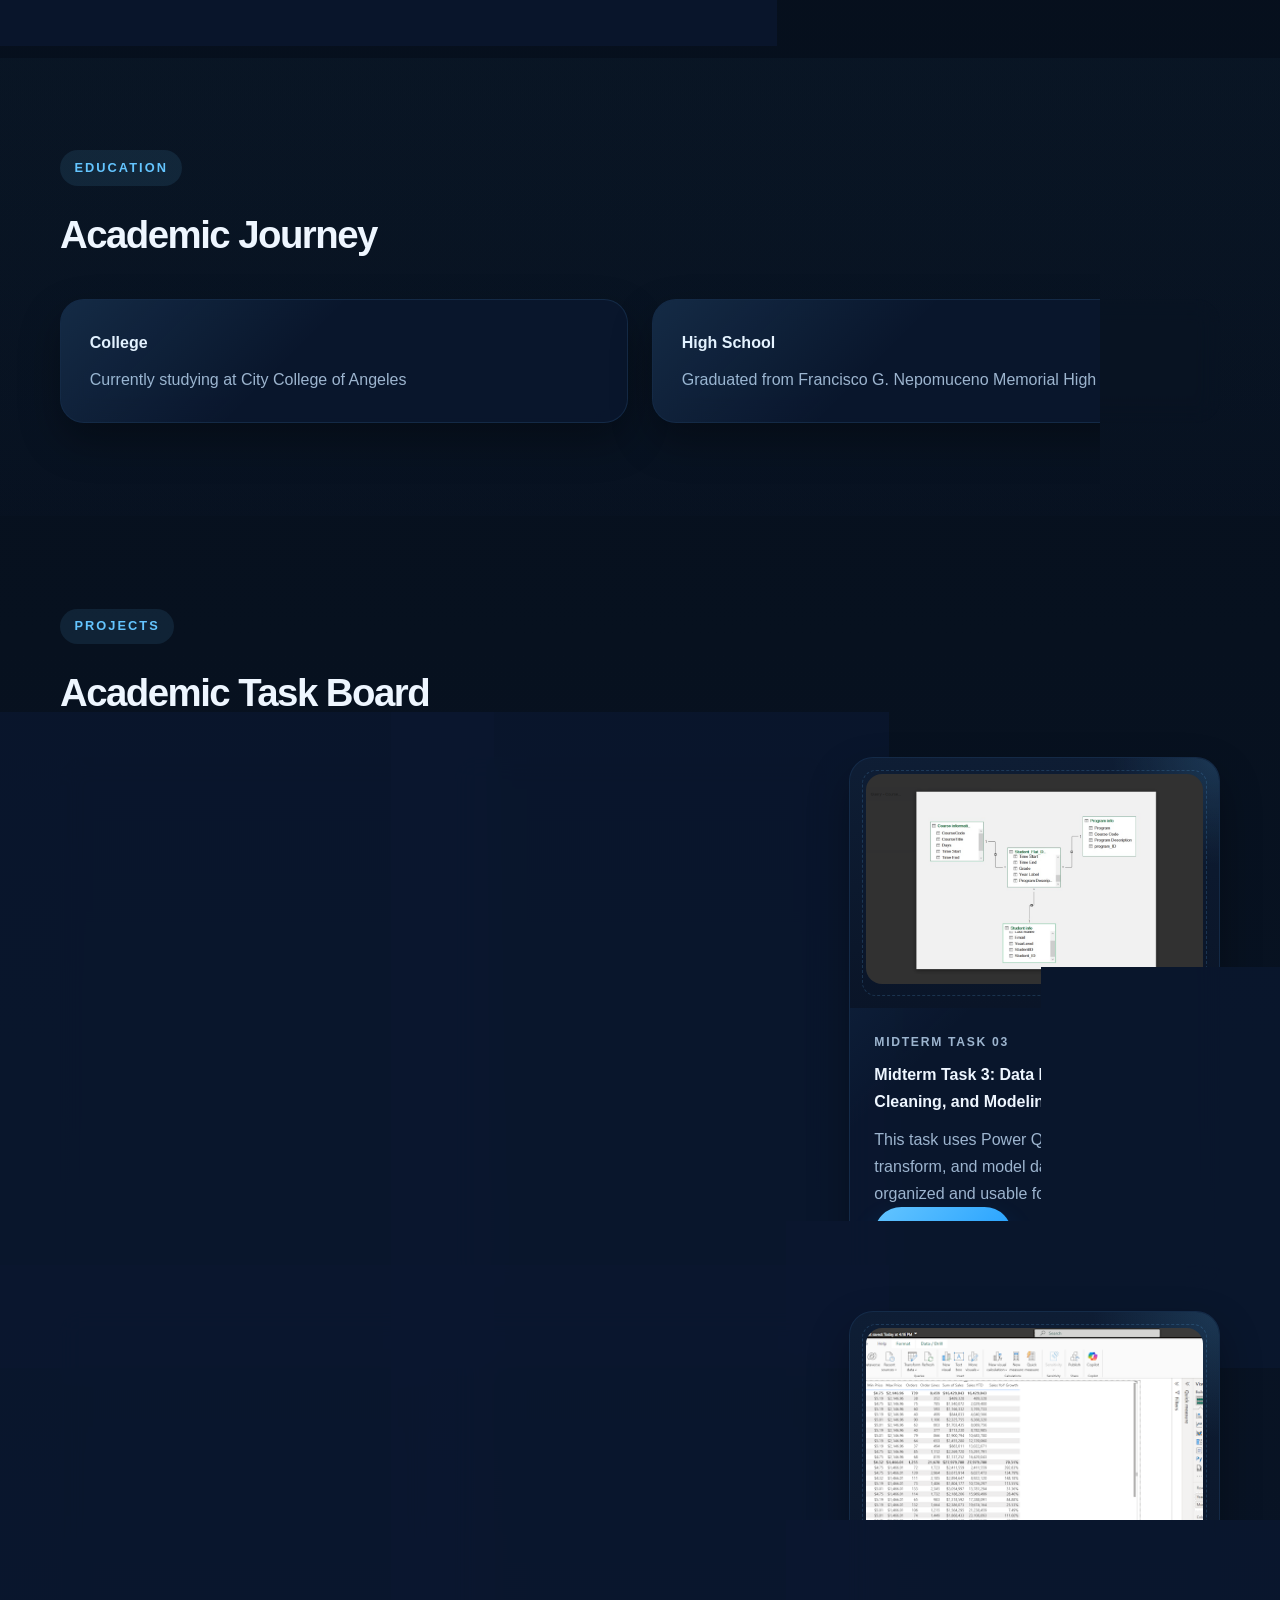
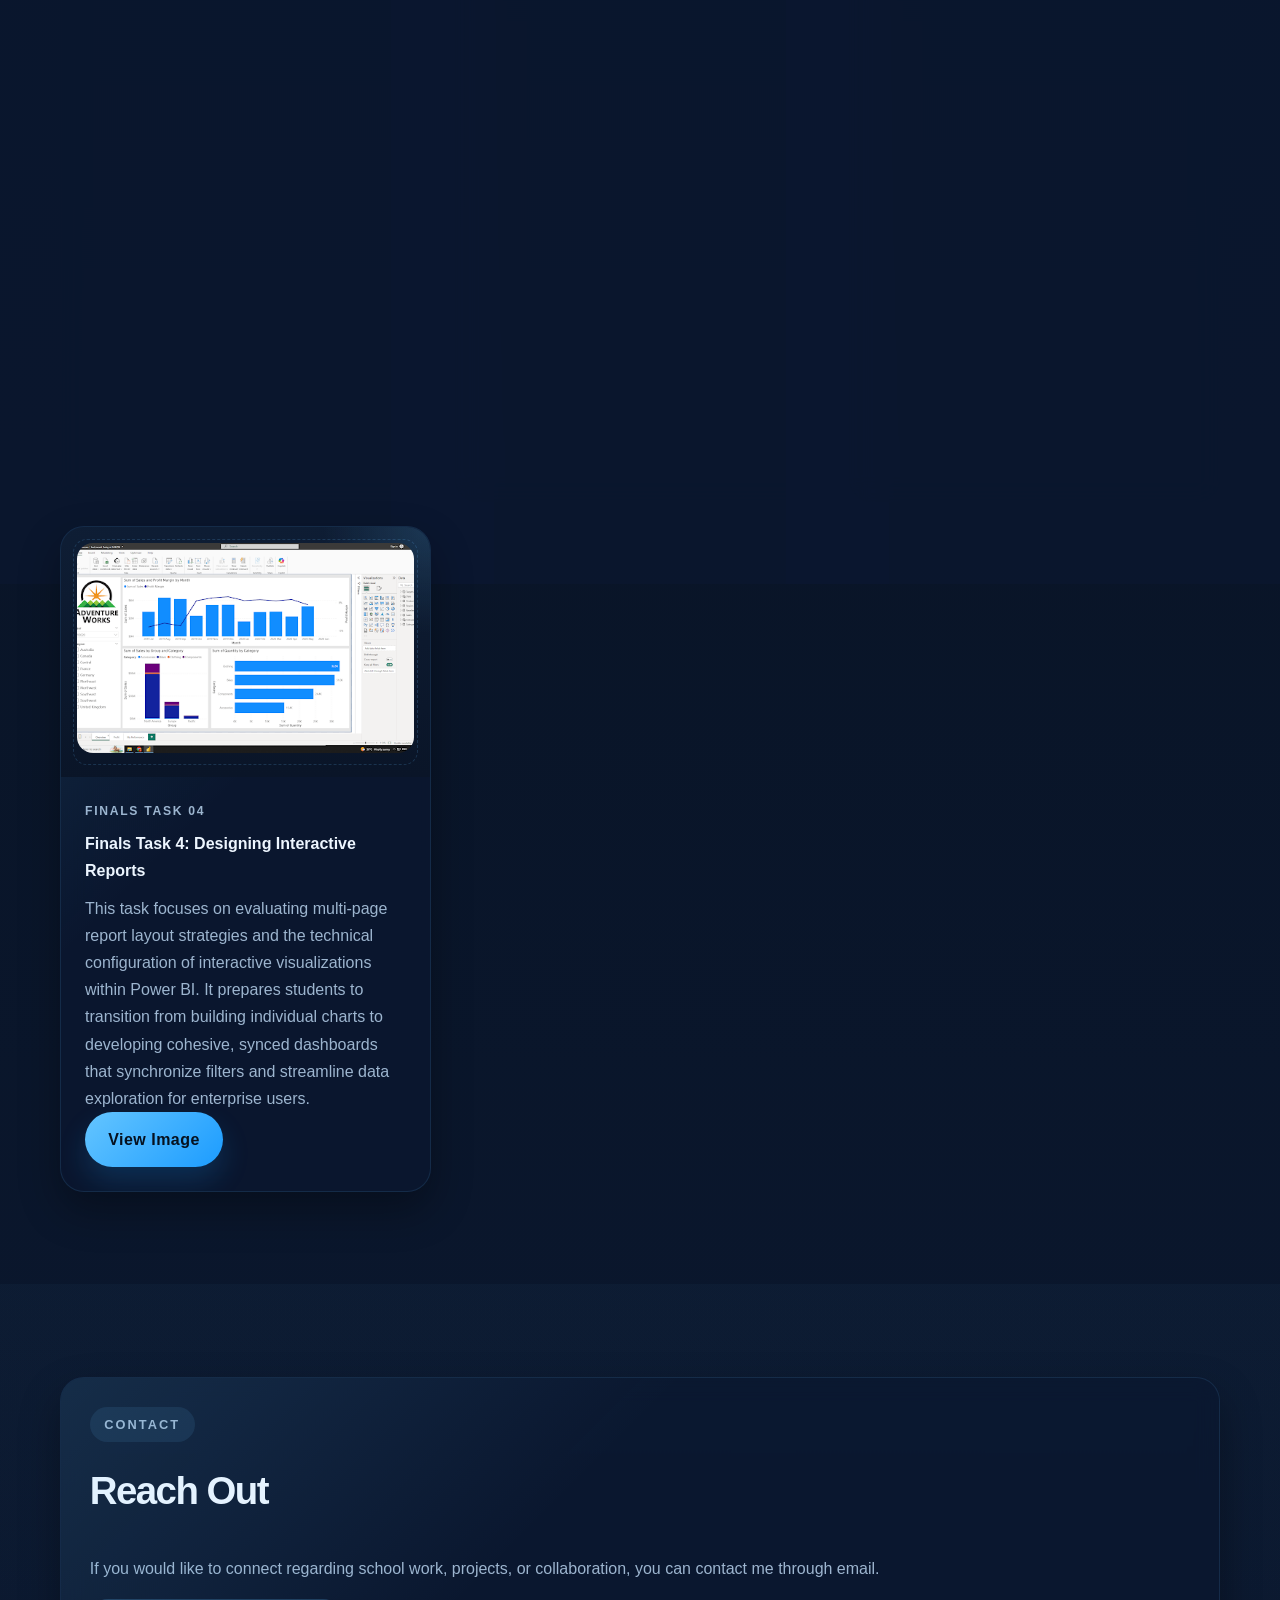
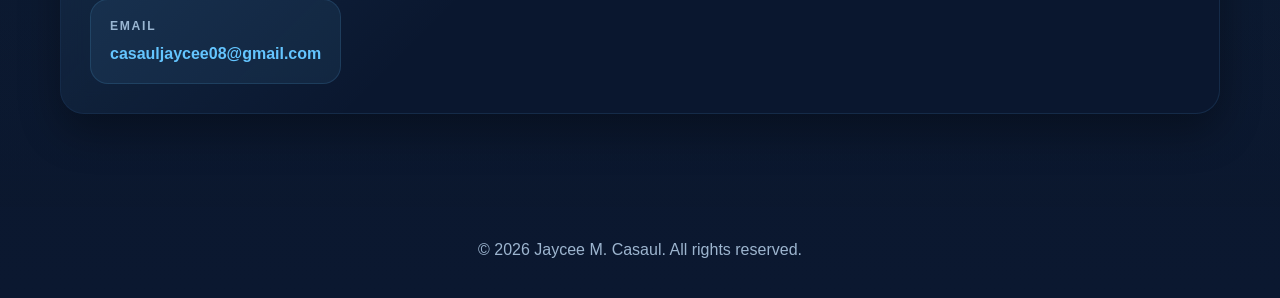
==== commit dbc6a36a: "Update index.html" ====
--- a/index.html
+++ b/index.html
@@ -133,7 +133,7 @@
               <p class="project-kicker">Midterm Task 01</p>
               <h4>Midterm Task 1: Data Cleaning and Preparation using Excel</h4>
               <p>This task focuses on organizing raw data, fixing errors, and preparing information for accurate analysis in Excel.</p>
-              <a class="btn btn-card" href="task1.html">View Image</a>
+              <a class="btn btn-card" href="Task1.html">View Image</a>
             </div>
           </article>
 
@@ -145,7 +145,7 @@
               <p class="project-kicker">Midterm Task 02</p>
               <h4>Midterm Task 2: Data Analysis using Pivot Table</h4>
               <p>This project summarizes data through pivot tables to make trends, totals, and comparisons easier to understand.</p>
-              <a class="btn btn-card" href="task2.html">View Image</a>
+              <a class="btn btn-card" href="Task2.html">View Image</a>
             </div>
           </article>
 
@@ -157,7 +157,7 @@
               <p class="project-kicker">Midterm Task 03</p>
               <h4>Midterm Task 3: Data Preparation, Cleaning, and Modeling with Power Query</h4>
               <p>This task uses Power Query to clean, transform, and model data into a more organized and usable format.</p>
-              <a class="btn btn-card" href="task3.html">View Image</a>
+              <a class="btn btn-card" href="Task3.html">View Image</a>
             </div>
           </article>
 
@@ -243,4 +243,4 @@
 
   <script src="script.js"></script>
 </body>
-</html>+</html>
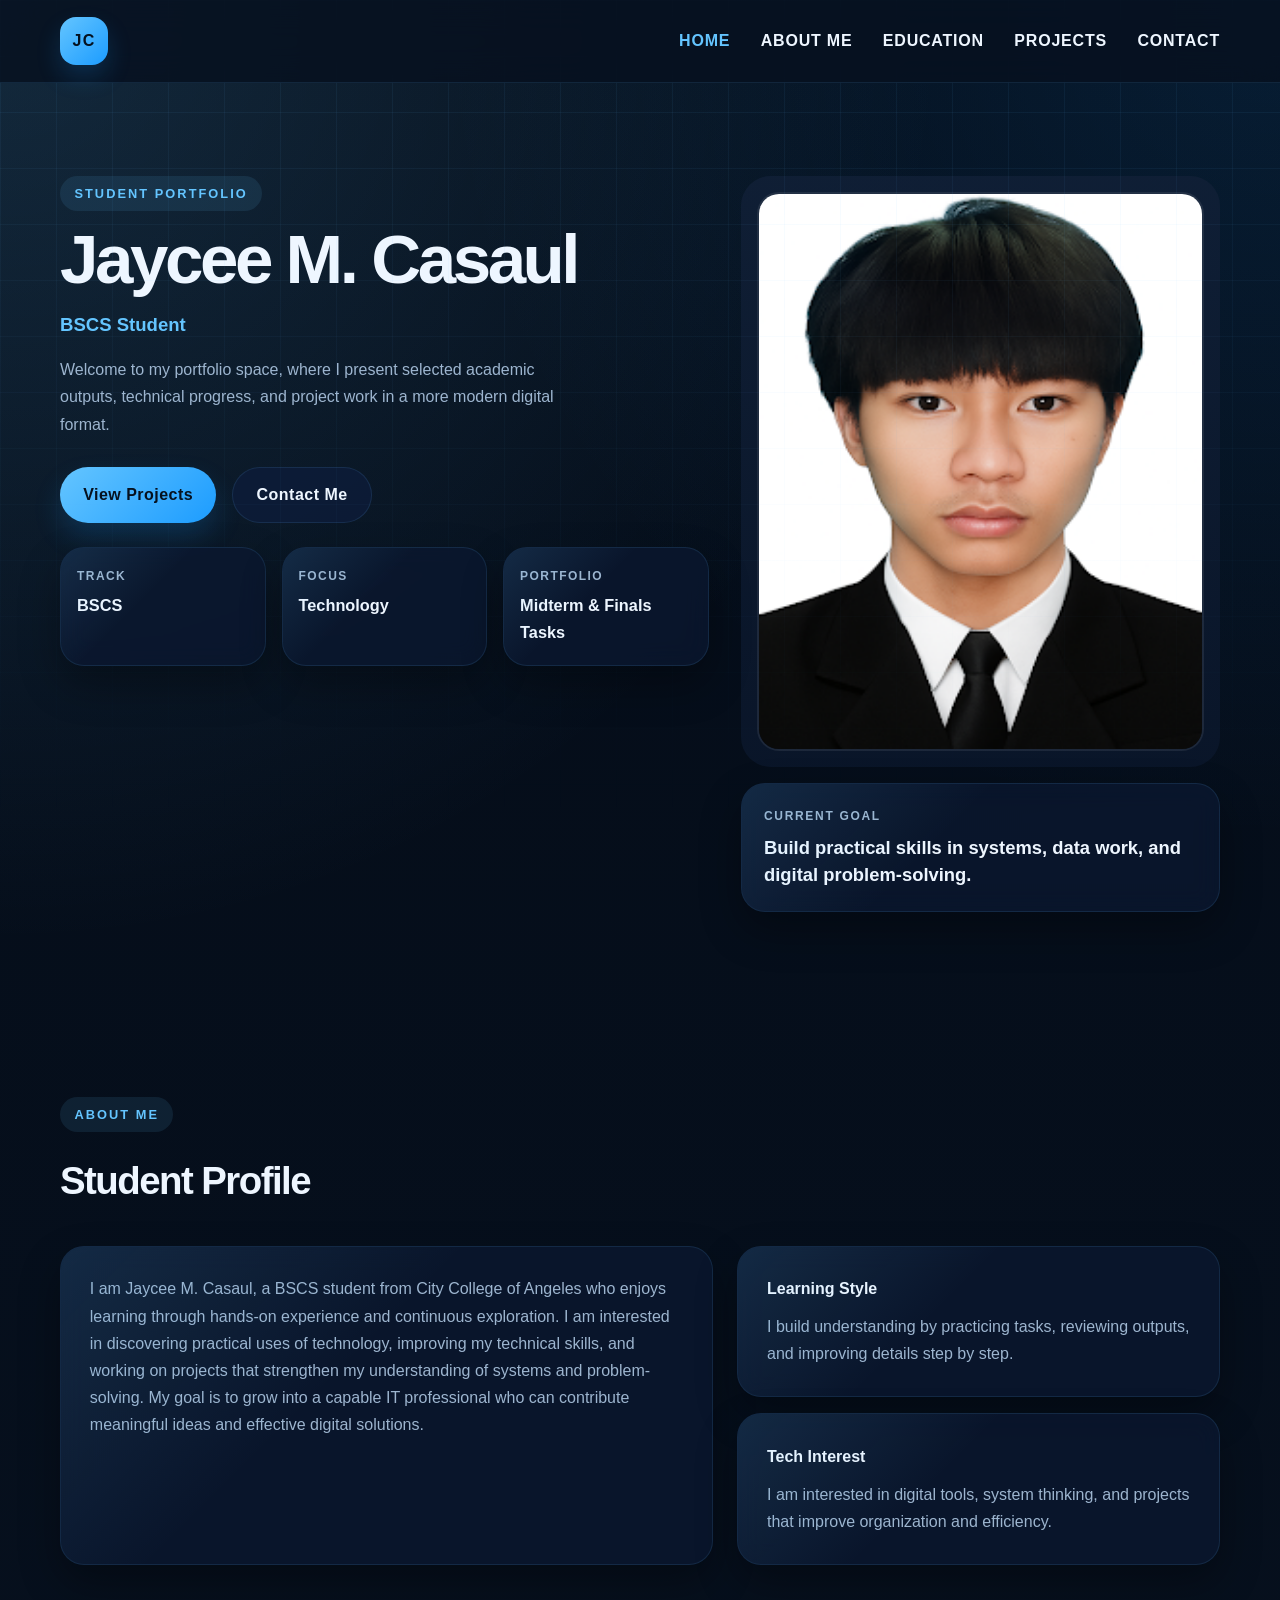
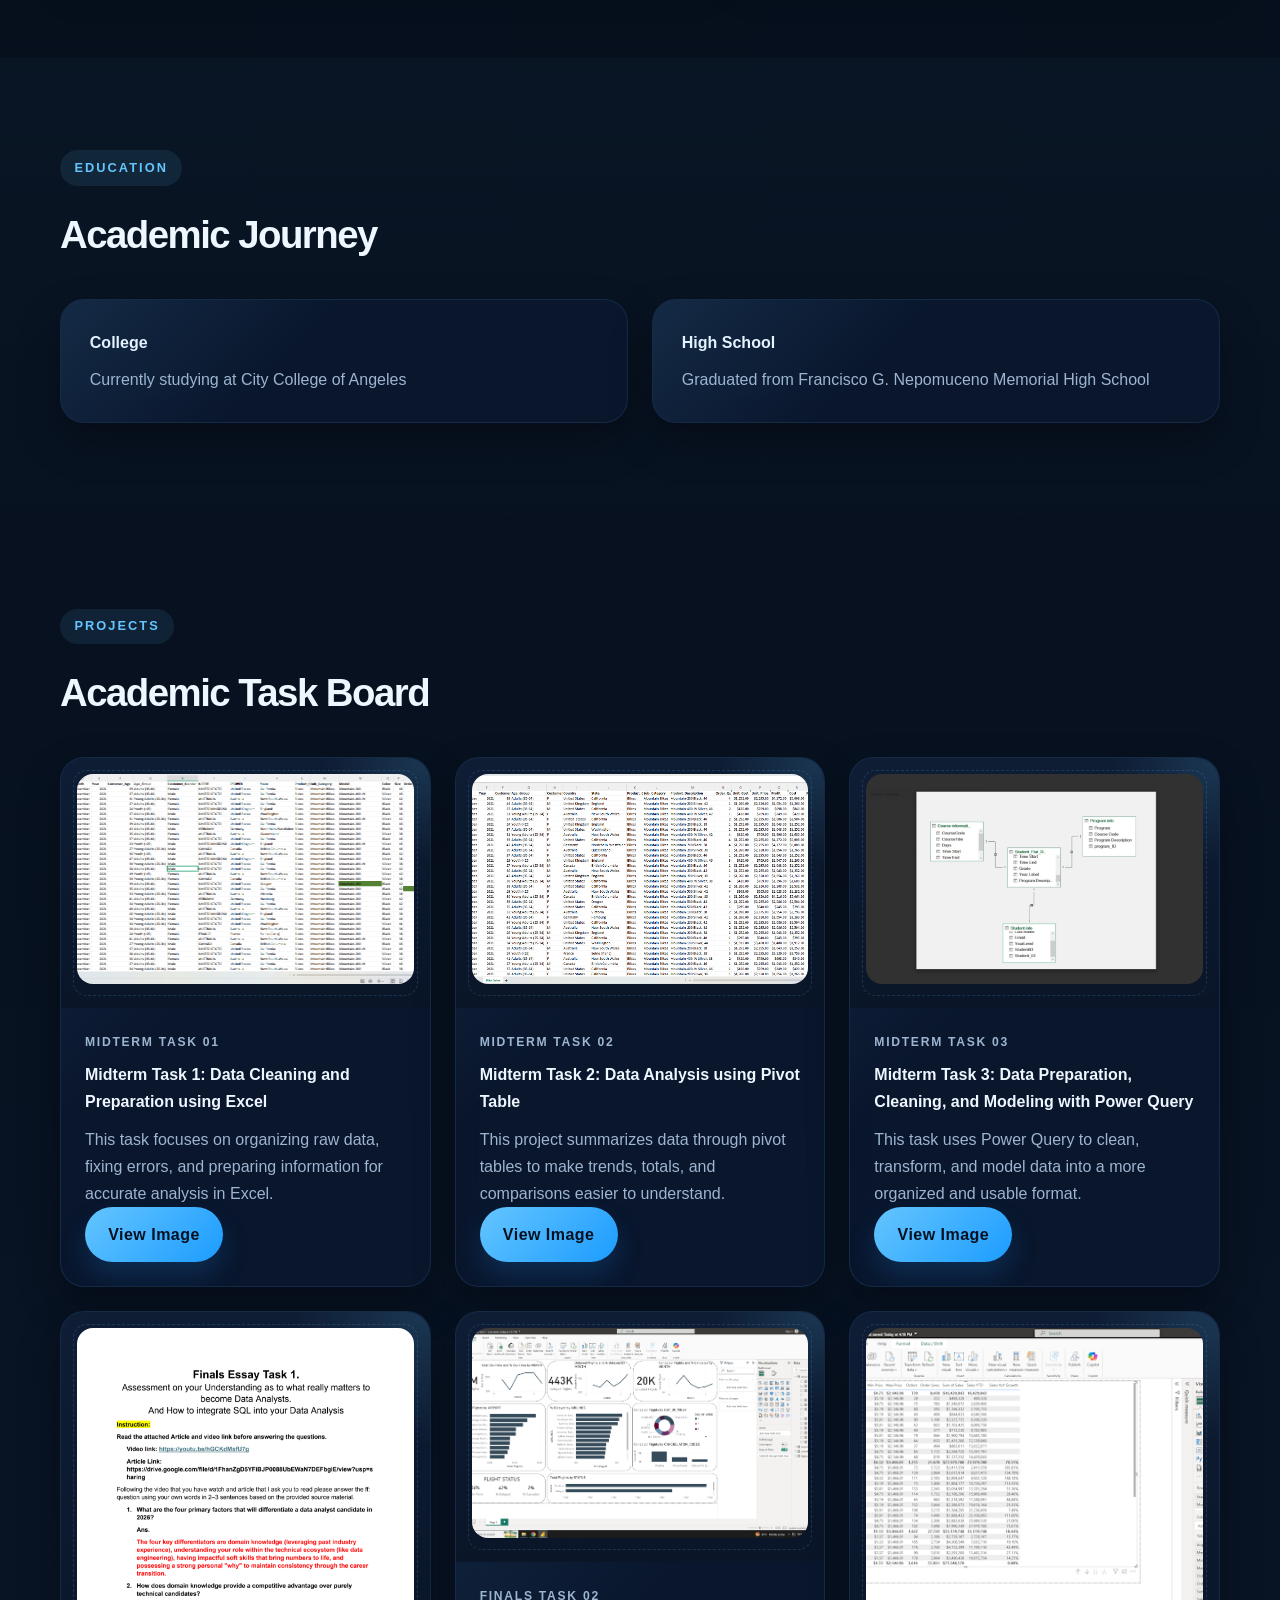
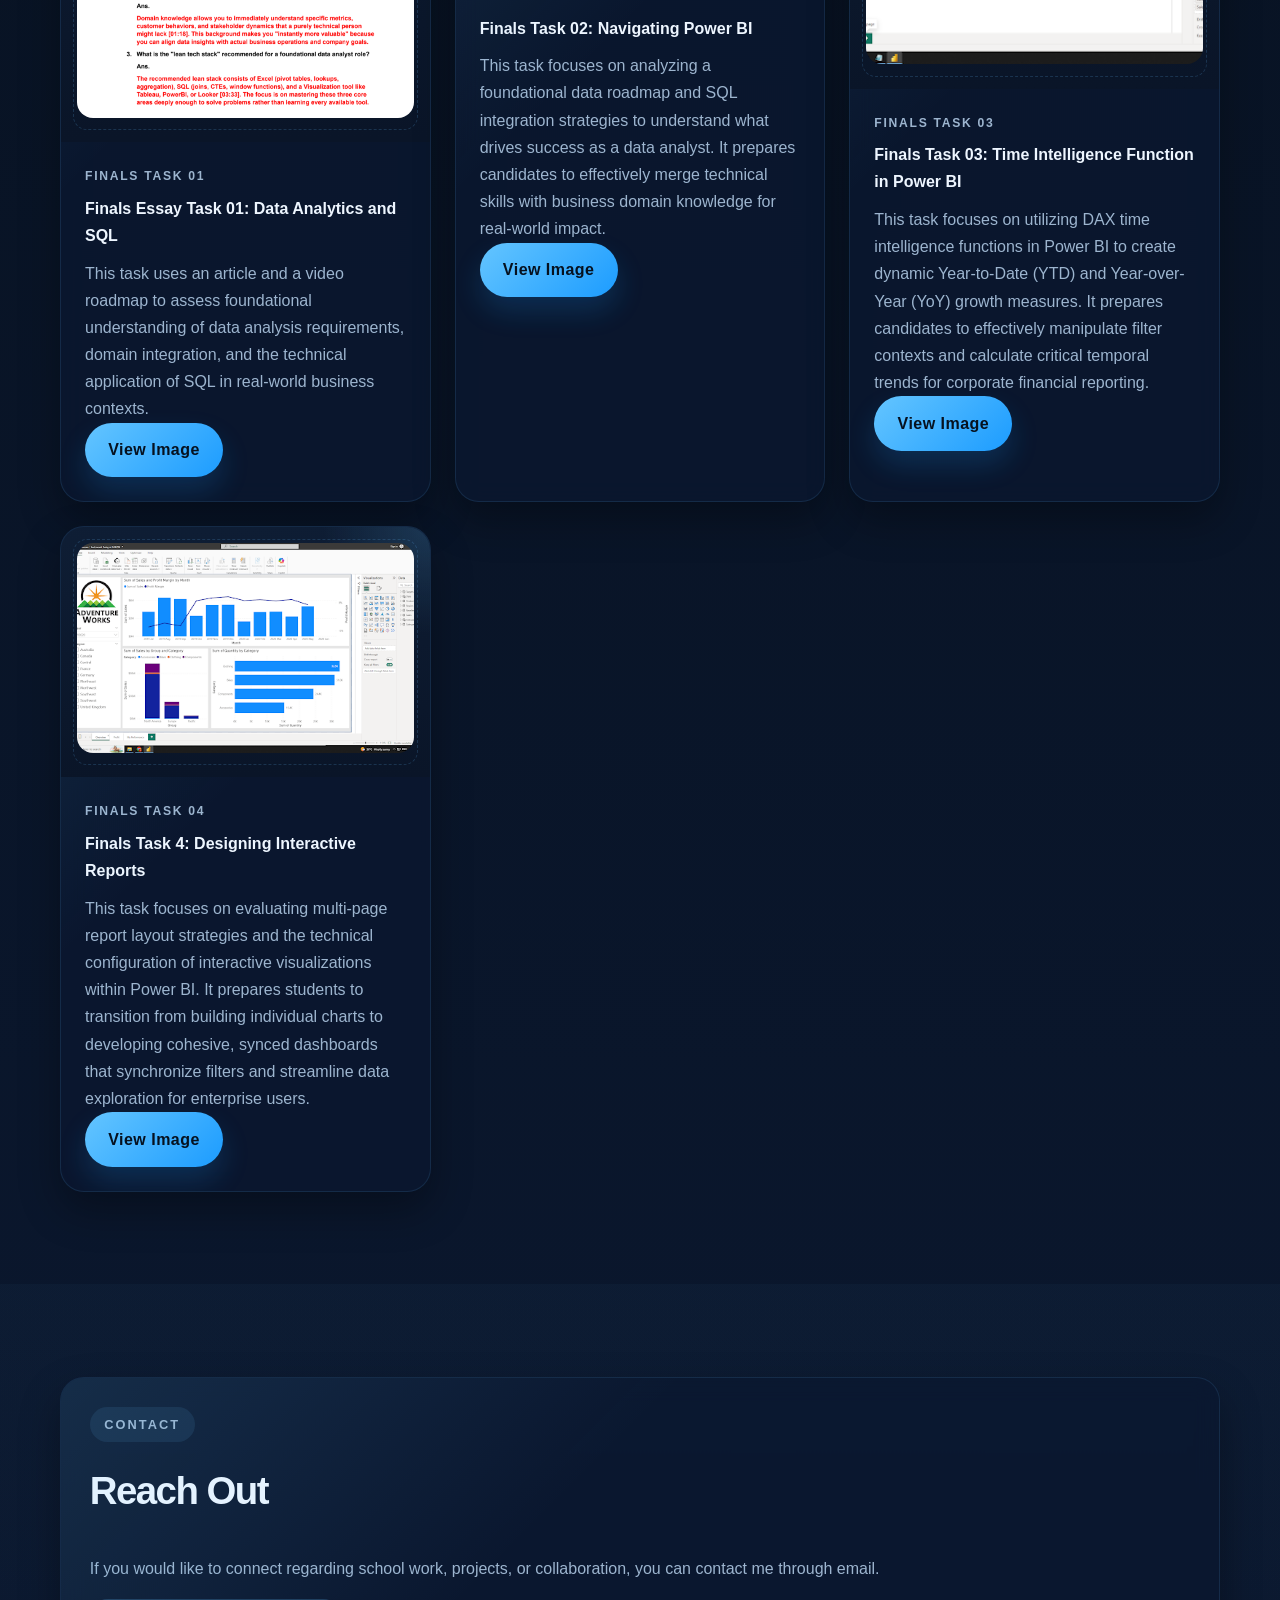
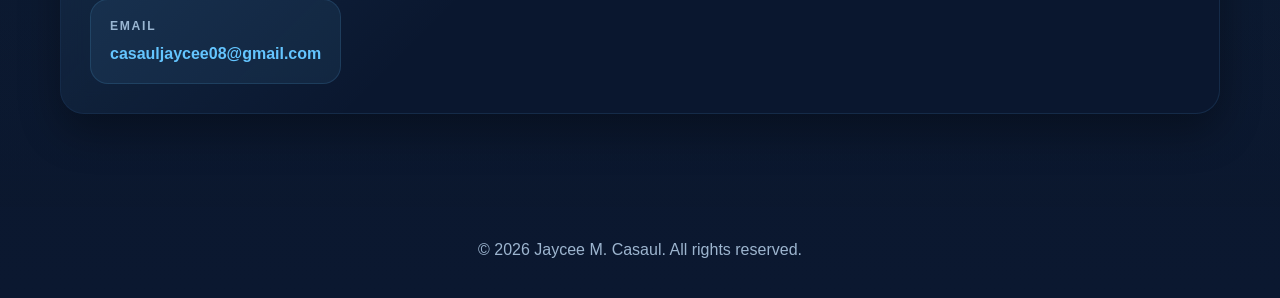
==== commit 9d43705d: "Add files via upload" ====
--- a/index.html
+++ b/index.html
@@ -243,4 +243,4 @@
 
   <script src="script.js"></script>
 </body>
-</html>
+</html>
